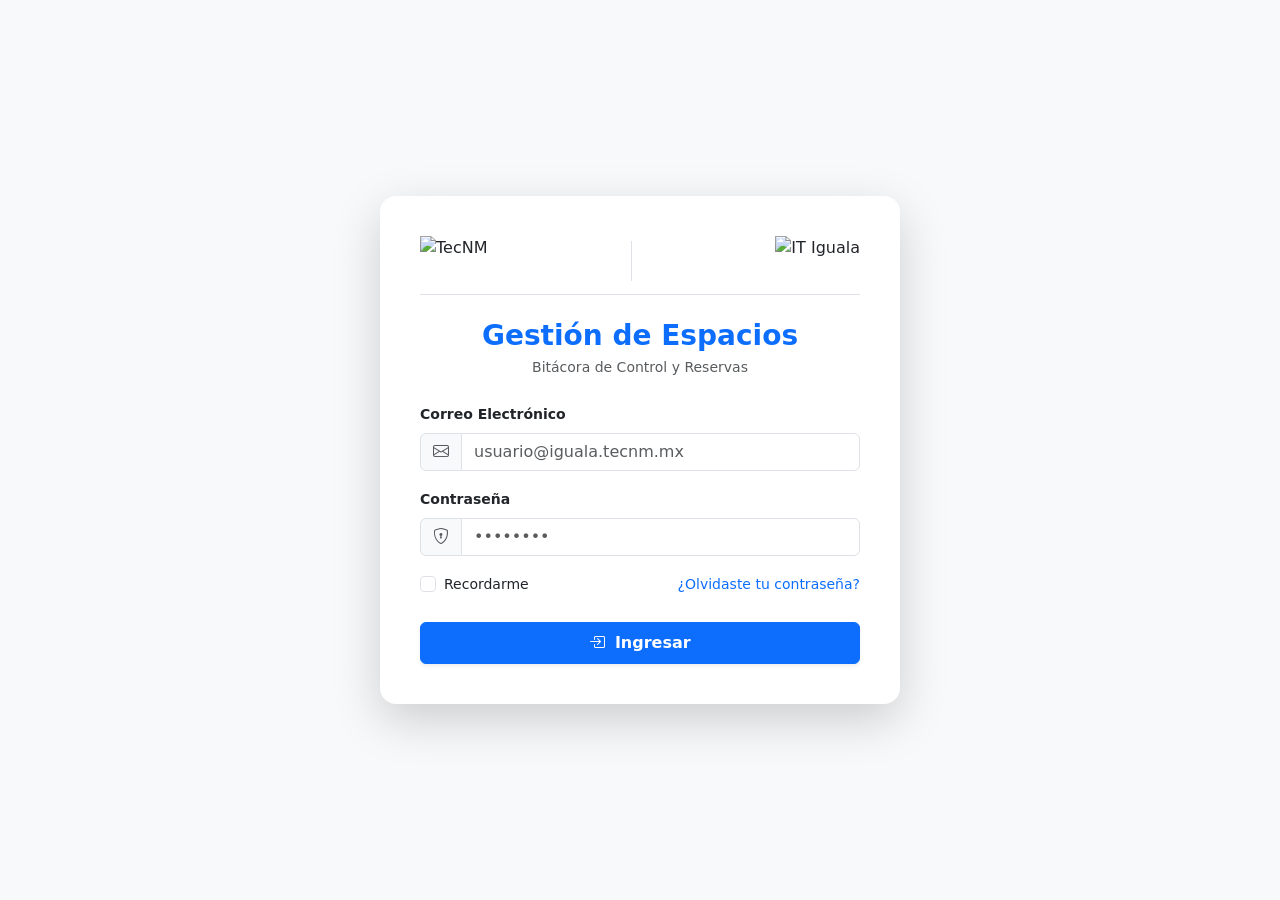
==== src/main/resources/templates/index.html @ e5b36d16 "Primer commit del sistema bitacora" ====
<!DOCTYPE html>
<html xmlns:th="http://www.thymeleaf.org">
<head>
    <meta charset="UTF-8">
    <meta name="viewport" content="width=device-width, initial-scale=1.0">
    <title>Gestión de Espacios - Iniciar Sesión</title>
    <!-- Bootstrap 5 CSS -->
    <link href="https://cdn.jsdelivr.net/npm/bootstrap@5.3.2/dist/css/bootstrap.min.css" rel="stylesheet">
    <!-- Bootstrap Icons -->
    <link rel="stylesheet" href="https://cdn.jsdelivr.net/npm/bootstrap-icons@1.11.3/font/bootstrap-icons.min.css">
</head>
<body class="bg-light d-flex align-items-center justify-content-center min-vh-100 py-4">

<!-- Tarjeta ampliada a 520px para dar espacio a los logos -->
<div class="card shadow-lg border-0 rounded-4 p-4" style="max-width: 520px; width: 100%;">
    <div class="card-body">


        <!-- SECCIÓN DE LOGOTIPOS INSTITUCIONALES -->
        <div class="d-flex align-items-center justify-content-between mb-4 pb-2 border-bottom">
            <!-- Logo TecNM local -->
            <img th:src="@{/images/pleca_tecnm.jpg}" alt="TecNM" style="height: 50px; object-fit: contain;">

            <div class="border-end mx-2" style="height: 40px;"></div>

            <!-- Logo Instituto Tecnológico de Iguala -->
            <img th:src="@{/images/logo-itiguala.png}" alt="IT Iguala" style="height: 50px; object-fit: contain;">
        </div>

        <!-- Título del Sistema -->
        <div class="text-center mb-4">
            <h3 class="fw-bold mb-1 text-primary">Gestión de Espacios</h3>
            <p class="text-muted small mb-0">Bitácora de Control y Reservas</p>
        </div>

        <!-- FORMULARIO DE INICIO DE SESIÓN -->
        <form th:action="@{/login}" method="POST">
            <div class="mb-3">
                <label for="loginEmail" class="form-label small fw-bold">Correo Electrónico</label>
                <div class="input-group">
                    <span class="input-group-text bg-light"><i class="bi bi-envelope text-muted"></i></span>
                    <input type="email" class="form-control" id="loginEmail" name="username" placeholder="usuario@iguala.tecnm.mx" required>
                </div>
            </div>

            <div class="mb-3">
                <label for="loginPassword" class="form-label small fw-bold">Contraseña</label>
                <div class="input-group">
                    <span class="input-group-text bg-light"><i class="bi bi-shield-lock text-muted"></i></span>
                    <input type="password" class="form-control" id="loginPassword" name="password" placeholder="••••••••" required>
                </div>
            </div>

            <div class="d-flex justify-content-between align-items-center mb-4">
                <div class="form-check">
                    <input class="form-check-input" type="checkbox" id="rememberMe" name="remember-me">
                    <label class="form-check-label small" for="rememberMe">Recordarme</label>
                </div>
                <a href="#" class="small text-decoration-none">¿Olvidaste tu contraseña?</a>
            </div>

            <button type="submit" class="btn btn-primary w-100 fw-bold py-2 shadow-sm">
                <i class="bi bi-box-arrow-in-right me-1"></i> Ingresar
            </button>
        </form>

    </div>
</div>

</body>
</html>
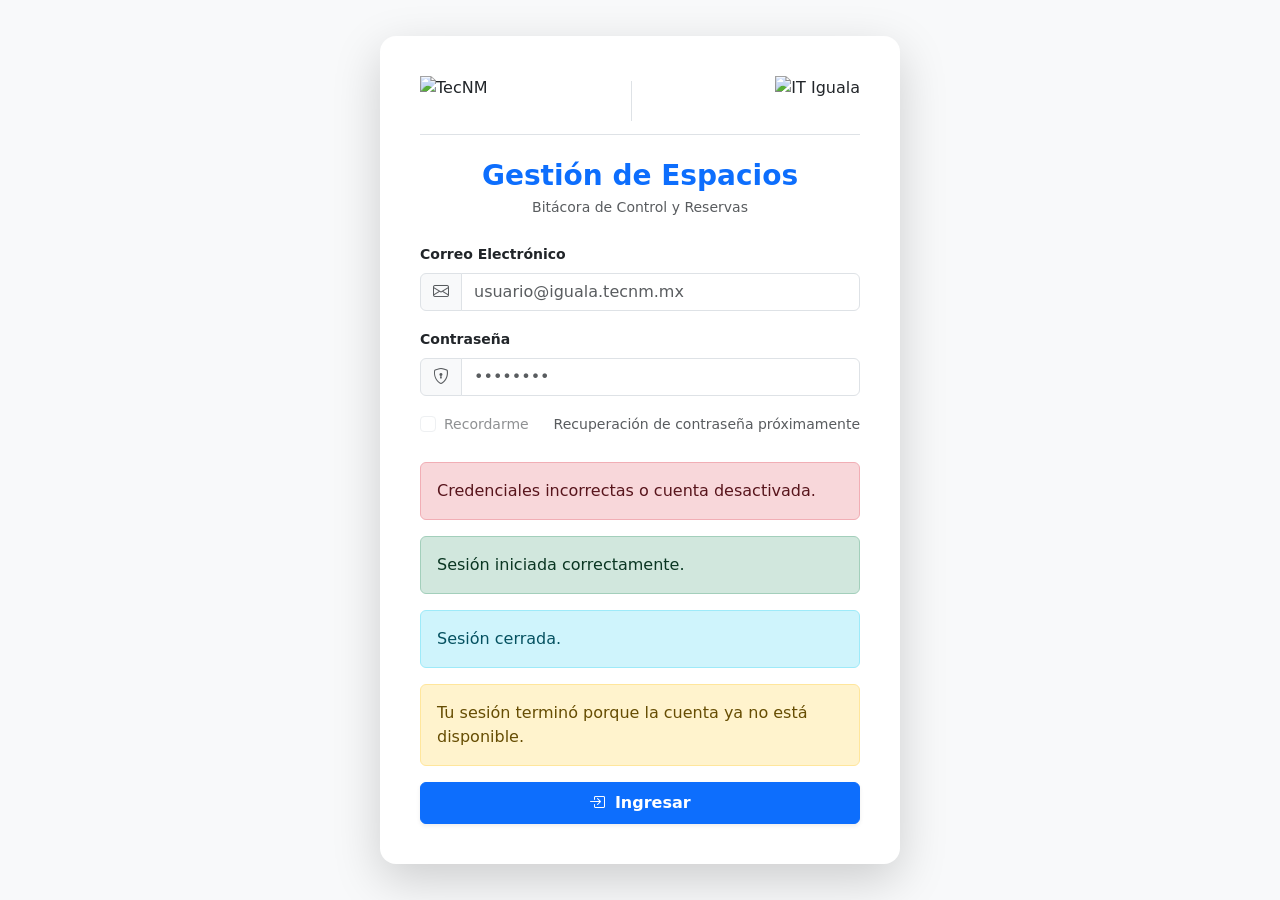
==== commit 74d7cbc2: "Implementa autenticación, navegación por roles y gestión de espacios; inicia inventario" ====
--- a/src/main/resources/templates/index.html
+++ b/src/main/resources/templates/index.html
@@ -34,7 +34,7 @@
         </div>
 
         <!-- FORMULARIO DE INICIO DE SESIÓN -->
-        <form th:action="@{/login}" method="POST">
+        <form id="loginForm" th:action="@{/web/login}" method="post">
             <div class="mb-3">
                 <label for="loginEmail" class="form-label small fw-bold">Correo Electrónico</label>
                 <div class="input-group">
@@ -53,11 +53,41 @@
 
             <div class="d-flex justify-content-between align-items-center mb-4">
                 <div class="form-check">
-                    <input class="form-check-input" type="checkbox" id="rememberMe" name="remember-me">
+                    <input class="form-check-input" type="checkbox" id="rememberMe" name="remember-me" disabled>
                     <label class="form-check-label small" for="rememberMe">Recordarme</label>
                 </div>
-                <a href="#" class="small text-decoration-none">¿Olvidaste tu contraseña?</a>
+                <span class="small text-muted">
+    Recuperación de contraseña próximamente
+</span>
             </div>
+
+            <div th:if="${param.error}"
+                 class="alert alert-danger"
+                 role="alert">
+                Credenciales incorrectas o cuenta desactivada.
+            </div>
+
+            <div th:if="${param.autenticado}"
+                 class="alert alert-success"
+                 role="status">
+                Sesión iniciada correctamente.
+            </div>
+
+            <div th:if="${param.logout}"
+                 class="alert alert-info"
+                 role="status">
+                Sesión cerrada.
+            </div>
+
+
+            <div th:if="${param.cuentaNoDisponible}"
+                 class="alert alert-warning"
+                 role="alert">
+                Tu sesión terminó porque la cuenta ya no está disponible.
+            </div>
+
+
+
 
             <button type="submit" class="btn btn-primary w-100 fw-bold py-2 shadow-sm">
                 <i class="bi bi-box-arrow-in-right me-1"></i> Ingresar
